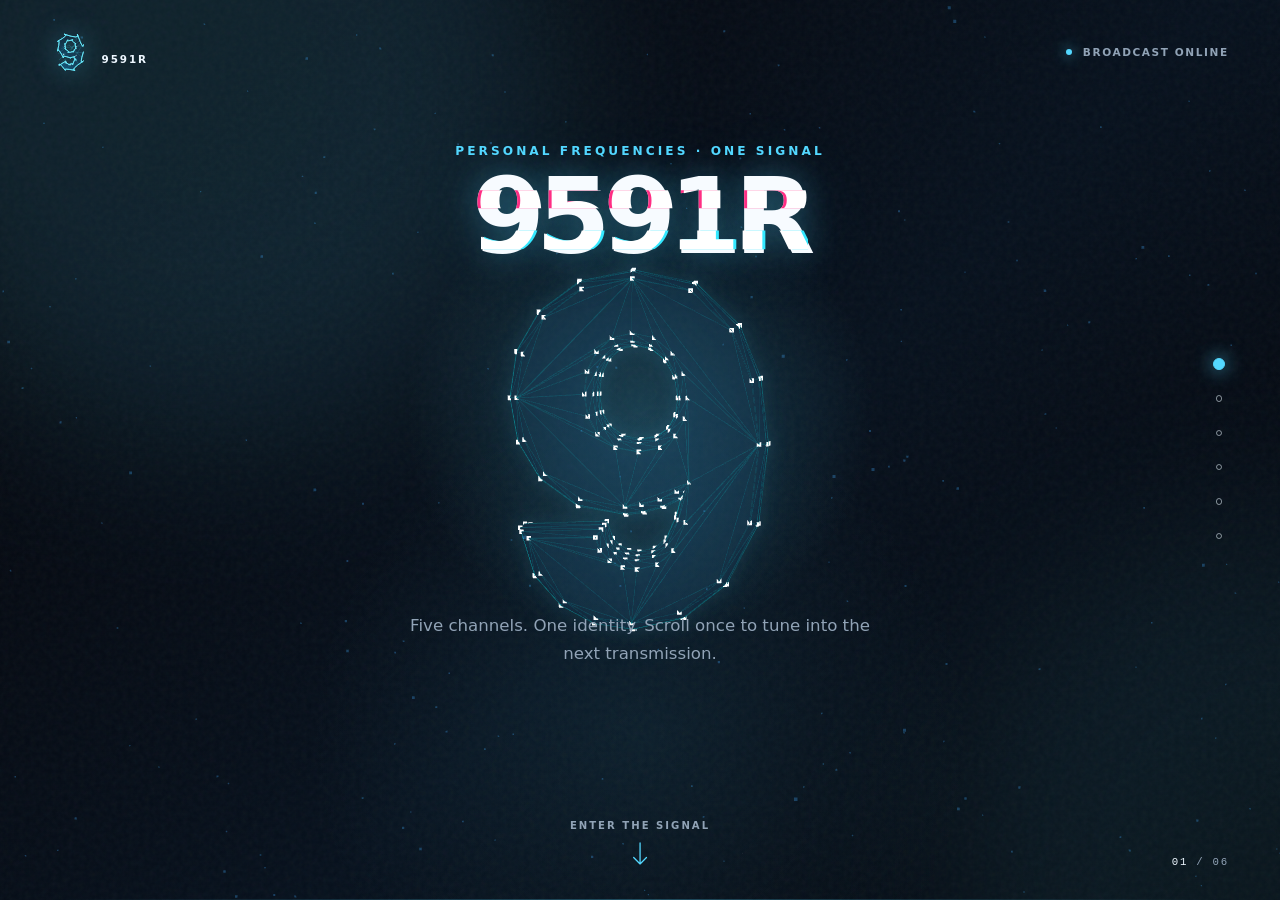
==== index.html @ 535c7265 "Add files via upload" ====
<!doctype html>
<html lang="en">
  <head>
    <meta charset="UTF-8" />
    <meta name="viewport" content="width=device-width, initial-scale=1.0" />
    <meta
      name="description"
      content="9591r — a neon, interactive collection of social channels."
    />
    <meta name="theme-color" content="#05070d" />
    <title>9591r</title>
    <link
      id="site-favicon"
      rel="icon"
      href="assets/images/logo-9.svg"
      type="image/svg+xml"
    />
    <link rel="stylesheet" href="css/style.css" />
  </head>
  <body data-active-section="0">
    <a class="skip-link" href="#github">Skip to social links</a>

    <canvas id="neon-scene" aria-hidden="true"></canvas>

    <div class="atmosphere" aria-hidden="true">
      <div class="atmosphere__glow atmosphere__glow--one"></div>
      <div class="atmosphere__glow atmosphere__glow--two"></div>
      <div class="atmosphere__grid"></div>
      <div class="atmosphere__noise"></div>
    </div>

    <header class="site-header" aria-label="Site header">
      <a class="mini-brand" href="#home" aria-label="9591r home">
        <img src="assets/images/logo-9.svg" alt="" width="38" height="38" />
        <span><br />9591r</span>
      </a>
      <p class="site-header__status">
        <span class="status-light" aria-hidden="true"></span>
        Broadcast online
      </p>
    </header>

    <nav class="section-nav" aria-label="Section navigation">
      <div class="section-nav__rail" id="section-nav"></div>
    </nav>

    <p class="section-count" aria-live="polite">
      <span id="current-section">01</span>
      <span aria-hidden="true"> / </span>
      <span class="sr-only">of</span>
      <span id="total-sections">06</span>
    </p>

    <main id="main-content">
      <section
        class="panel panel--hero is-active"
        id="home"
        data-title="Home"
        data-brand="nine"
        data-color="#54d8ff"
        data-side="center"
        aria-labelledby="hero-title"
      >
        <div class="image-shards" aria-hidden="true">
          <figure class="image-shard image-shard--one">
            <img src="assets/images/neon-9-reference.png" alt="" />
          </figure>
          <figure class="image-shard image-shard--two">
            <img src="assets/images/neon-9-reference.png" alt="" />
          </figure>
        </div>

        <div class="hero-copy">
          <p class="eyebrow">Personal frequencies · One signal</p>
          <h1 class="glitch" id="hero-title" data-text="9591R">
            9591R
          </h1>
          <p class="hero-copy__intro">
            Five channels. One identity. Scroll once to tune into the next
            transmission.
          </p>
        </div>

        <button class="scroll-cue" type="button" data-scroll-next>
          <span>Enter the signal</span>
          <svg viewBox="0 0 20 28" aria-hidden="true">
            <path d="M10 1v23M3 17l7 7 7-7" />
          </svg>
        </button>
      </section>

      <section
        class="panel panel--social"
        id="github"
        data-title="GitHub"
        data-brand="github"
        data-color="#8957e5"
        data-side="right"
        aria-labelledby="github-title"
      >
        <article class="social-copy social-copy--left">
          <p class="eyebrow">01 · Open source frequency</p>
          <h2 id="github-title">GitHub</h2>
          <p class="social-copy__lead">
            Experiments, useful tools, and the code behind the ideas. Follow
            the build process from first commit to final release.
          </p>
          <p class="social-copy__meta">Code · Projects · Experiments</p>
          <a
            class="signal-link"
            href="https://github.com/9591r"
            target="_blank"
            rel="noopener noreferrer"
          >
            Open GitHub <span aria-hidden="true">↗</span>
          </a>
        </article>
        <div class="mesh-fallback" aria-hidden="true">
          <span class="mesh-fallback__orb"></span>
          <svg class="mesh-fallback__mark mesh-fallback__icon" viewBox="0 0 24 24" role="img" aria-label="GitHub">
            <path fill-rule="evenodd" d="M12,2A10,10 0,0,0 2,12C2,16.42 4.87,20.17 8.84,21.5C9.34,21.58 9.5,21.27 9.5,21V19.31C6.73,19.91 6.14,17.97 6.14,17.97C5.68,16.81 5.03,16.5 5.03,16.5C4.12,15.88 5.1,15.9 5.1,15.9C6.1,15.97 6.63,16.93 6.63,16.93C7.5,18.45 8.97,18 9.54,17.76C9.63,17.11 9.89,16.67 10.17,16.42C7.95,16.17 5.62,15.31 5.62,11.5C5.62,10.39 6,9.5 6.65,8.79C6.55,8.54 6.2,7.5 6.75,6.15C6.75,6.15 7.59,5.88 9.5,7.17C10.29,6.95 11.15,6.84 12,6.84C12.85,6.84 13.71,6.95 14.5,7.17C16.41,5.88 17.25,6.15 17.25,6.15C17.8,7.5 17.45,8.54 17.35,8.79C18,9.5 18.38,10.39 18.38,11.5C18.38,15.32 16.04,16.16 13.81,16.41C14.17,16.72 14.5,17.33 14.5,18.26V21C14.5,21.27 14.66,21.59 15.17,21.5C19.14,20.16 22,16.42 22,12A10,10 0,0,0 12,2Z" />
          </svg>
        </div>
        <p class="giant-label" aria-hidden="true">GITHUB</p>
      </section>

      <section
        class="panel panel--social"
        id="facebook"
        data-title="Facebook"
        data-brand="facebook"
        data-color="#1877f2"
        data-side="left"
        aria-labelledby="facebook-title"
      >
        <article class="social-copy social-copy--right">
          <p class="eyebrow">02 · Community frequency</p>
          <h2 id="facebook-title">Facebook</h2>
          <p class="social-copy__lead">
            Longer updates, shared moments, and conversations with the people
            around the signal.
          </p>
          <p class="social-copy__meta">Updates · Community · Stories</p>
          <a
            class="signal-link"
            href="https://facebook.com/ruben.9591"
            target="_blank"
            rel="noopener noreferrer"
          >
            Open Facebook <span aria-hidden="true">↗</span>
          </a>
        </article>
        <div class="mesh-fallback" aria-hidden="true">
          <span class="mesh-fallback__orb"></span>
          <svg class="mesh-fallback__mark mesh-fallback__icon" viewBox="0 0 24 24" role="img" aria-label="Facebook">
            <path d="M19,4V7H17A1,1 0,0,0 16,8V10H19V13H16V20H13V13H11V10H13V7.5C13,5.56 14.57,4 16.5,4C17.33,4 18.16,4.14 19,4Z" />
          </svg>
        </div>
        <p class="giant-label" aria-hidden="true">FACEBOOK</p>
      </section>

      <section
        class="panel panel--social"
        id="instagram"
        data-title="Instagram"
        data-brand="instagram"
        data-color="#e1306c"
        data-side="right"
        aria-labelledby="instagram-title"
      >
        <article class="social-copy social-copy--left">
          <p class="eyebrow">03 · Visual frequency</p>
          <h2 id="instagram-title">Instagram</h2>
          <p class="social-copy__lead">
            Fast visual notes, behind-the-scenes frames, and the details that
            do not need a long caption.
          </p>
          <p class="social-copy__meta">Images · Reels · Process</p>
          <a
            class="signal-link"
            href="https://instagram.com/9591r"
            target="_blank"
            rel="noopener noreferrer"
          >
            Open Instagram <span aria-hidden="true">↗</span>
          </a>
        </article>
        <div class="mesh-fallback" aria-hidden="true">
          <span class="mesh-fallback__orb"></span>
          <svg class="mesh-fallback__mark mesh-fallback__icon" viewBox="0 0 24 24" role="img" aria-label="Instagram">
            <path fill-rule="evenodd" d="M7.8,2H16.2C19.4,2 22,4.6 22,7.8V16.2A5.8,5.8 0,0,1 16.2,22H7.8C4.6,22 2,19.4 2,16.2V7.8A5.8,5.8 0,0,1 7.8,2M7.6,4A3.6,3.6 0,0,0 4,7.6V16.4C4,18.39 5.61,20 7.6,20H16.4A3.6,3.6 0,0,0 20,16.4V7.6C20,5.61 18.39,4 16.4,4H7.6M17.25,5.5A1.25,1.25 0,0,1 18.5,6.75A1.25,1.25 0,0,1 17.25,8A1.25,1.25 0,0,1 16,6.75A1.25,1.25 0,0,1 17.25,5.5M12,7A5,5 0,0,1 17,12A5,5 0,0,1 12,17A5,5 0,0,1 7,12A5,5 0,0,1 12,7M12,9A3,3 0,0,0 9,12A3,3 0,0,0 12,15A3,3 0,0,0 15,12A3,3 0,0,0 12,9Z" />
          </svg>
        </div>
        <p class="giant-label" aria-hidden="true">INSTAGRAM</p>
      </section>

      <section
        class="panel panel--social"
        id="youtube"
        data-title="YouTube"
        data-brand="youtube"
        data-color="#ff2442"
        data-side="left"
        aria-labelledby="youtube-title"
      >
        <article class="social-copy social-copy--right">
          <p class="eyebrow">04 · Long-form frequency</p>
          <h2 id="youtube-title">YouTube</h2>
          <p class="social-copy__lead">
            Full stories, practical walkthroughs, and deep dives with room for
            every important detail.
          </p>
          <p class="social-copy__meta">Videos · Tutorials · Stories</p>
          <a
            class="signal-link"
            href="https://youtube.com/@9592r"
            target="_blank"
            rel="noopener noreferrer"
          >
            Open YouTube <span aria-hidden="true">↗</span>
          </a>
        </article>
        <div class="mesh-fallback" aria-hidden="true">
          <span class="mesh-fallback__orb"></span>
          <svg class="mesh-fallback__mark mesh-fallback__icon" viewBox="0 0 24 24" role="img" aria-label="YouTube">
            <path fill-rule="evenodd" d="M21.582,6.057C21.312,4.937 20.4,4.137 19.266,4.137C16.896,4 12,4 12,4S7.104,4 4.734,4.137C3.6,4.137 2.688,4.937 2.418,6.057C2,8.196 2,12 2,12S2,15.804 2.418,17.943C2.688,19.063 3.6,19.863 4.734,19.863C7.104,20 12,20 12,20S16.896,20 19.266,19.863C20.4,19.863 21.312,19.063 21.582,17.943C22,15.804 22,12 22,12S22,8.196 21.582,6.057ZM10,15.464V8.536L16,12L10,15.464Z" />
          </svg>
        </div>
        <p class="giant-label" aria-hidden="true">YOUTUBE</p>
      </section>

      <section
        class="panel panel--social panel--last"
        id="twitch"
        data-title="Twitch"
        data-brand="twitch"
        data-color="#9146ff"
        data-side="right"
        aria-labelledby="twitch-title"
      >
        <article class="social-copy social-copy--left">
          <p class="eyebrow">05 · Live frequency</p>
          <h2 id="twitch-title">Twitch</h2>
          <p class="social-copy__lead">
            Live builds, spontaneous sessions, and real-time conversation
            whenever the signal goes on air.
          </p>
          <p class="social-copy__meta">Live · Chat · Sessions</p>
          <a
            class="signal-link"
            href="https://twitch.tv/9592r"
            target="_blank"
            rel="noopener noreferrer"
          >
            Open Twitch <span aria-hidden="true">↗</span>
          </a>
          <button class="back-to-start" type="button" data-scroll-start>
            Return to signal 09 <span aria-hidden="true">↑</span>
          </button>
        </article>
        <div class="mesh-fallback" aria-hidden="true">
          <span class="mesh-fallback__orb"></span>
          <svg class="mesh-fallback__mark mesh-fallback__icon" viewBox="0 0 24 24" role="img" aria-label="Twitch">
            <path fill-rule="evenodd" d="M11.64,5.93H13.07V10.21H11.64ZM15.57,5.93H17V10.21H15.57ZM7,2L3.43,5.57V18.43H7V22L10.58,18.43H13.43L20.57,12V2ZM19.14,11.29L16.29,14.14H13.43L10.93,16.64V14.14H7.71V3.43H19.14Z" />
          </svg>
        </div>
        <p class="giant-label" aria-hidden="true">TWITCH</p>
      </section>
    </main>

    <noscript>
      <p class="noscript-message">
        JavaScript is disabled. Use the navigation links to explore the social
        profiles.
      </p>
    </noscript>

    <script src="js/main.bundle.js"></script>
  </body>
</html>
---- css/style.css ----
:root {
  color-scheme: dark;
  --page-bg: #05070d;
  --ink: #eef7ff;
  --muted: #91a3b6;
  --accent: #54d8ff;
  --accent-rgb: 84, 216, 255;
  --header-height: 6.5rem;
  --edge: clamp(1.25rem, 4vw, 4.5rem);
  --ease-out: cubic-bezier(0.16, 1, 0.3, 1);
  --vortex-speed: 1400ms;
}

* {
  box-sizing: border-box;
}

html {
  scroll-behavior: smooth;
  scroll-snap-type: y mandatory;
  scrollbar-width: thin;
  scrollbar-color: rgba(var(--accent-rgb), 0.58) #05070d;
}

html.js {
  overflow: hidden;
  scroll-snap-type: none;
}

html.is-instant-scrolling {
  scroll-behavior: auto;
}

body {
  min-width: 320px;
  margin: 0;
  overflow-x: hidden;
  background: var(--page-bg);
  color: var(--ink);
  font-family:
    Inter, ui-sans-serif, system-ui, -apple-system, BlinkMacSystemFont, "Segoe UI",
    sans-serif;
  font-synthesis: none;
  transition: --accent 700ms ease;
}

.js body {
  height: 100vh;
  height: 100svh;
  overflow: hidden;
}

body::before {
  position: fixed;
  z-index: 0;
  inset: 0;
  background:
    radial-gradient(
      circle at var(--glow-x, 52%) 46%,
      rgba(var(--accent-rgb), 0.22),
      transparent 29%
    ),
    radial-gradient(
      circle at calc(100% - var(--glow-x, 52%)) 82%,
      rgba(var(--accent-rgb), 0.08),
      transparent 34%
    ),
    linear-gradient(135deg, #05070d 10%, #07111d 56%, #04050a 100%);
  content: "";
  transition: background 900ms var(--ease-out);
}

::selection {
  background: rgba(var(--accent-rgb), 0.32);
  color: #fff;
}

a,
button {
  color: inherit;
}

button {
  font: inherit;
}

:focus-visible {
  outline: 2px solid var(--accent);
  outline-offset: 6px;
}

.sr-only {
  position: absolute;
  width: 1px;
  height: 1px;
  padding: 0;
  margin: -1px;
  overflow: hidden;
  clip: rect(0, 0, 0, 0);
  white-space: nowrap;
  border: 0;
}

.skip-link {
  position: fixed;
  z-index: 100;
  top: 1rem;
  left: 1rem;
  padding: 0.75rem 1rem;
  background: #fff;
  color: #05070d;
  transform: translateY(-180%);
  transition: transform 180ms ease;
}

.skip-link:focus {
  transform: translateY(0);
}

#neon-scene {
  position: fixed;
  z-index: 1;
  inset: 0;
  width: 100%;
  height: 100%;
  pointer-events: none;
  filter:
    drop-shadow(0 0 0.55rem rgba(var(--accent-rgb), 0.34))
    drop-shadow(0 0 1.5rem rgba(var(--accent-rgb), 0.16));
}

.atmosphere {
  position: fixed;
  z-index: 0;
  inset: 0;
  overflow: hidden;
  pointer-events: none;
}

.atmosphere__glow {
  position: absolute;
  width: min(44rem, 80vw);
  aspect-ratio: 1;
  border-radius: 50%;
  filter: blur(90px);
  opacity: 0.12;
  background: var(--accent);
  transition:
    background 800ms ease,
    transform 1.2s var(--ease-out);
}

.atmosphere__glow--one {
  top: -30%;
  left: -12%;
  animation: atmospheric-drift 16s ease-in-out infinite alternate;
}

.atmosphere__glow--two {
  right: -28%;
  bottom: -36%;
  opacity: 0.08;
  animation: atmospheric-drift 20s 2s ease-in-out infinite alternate-reverse;
}

.atmosphere__grid {
  position: absolute;
  inset: -20%;
  opacity: 0.12;
  background-image:
    linear-gradient(rgba(var(--accent-rgb), 0.13) 1px, transparent 1px),
    linear-gradient(90deg, rgba(var(--accent-rgb), 0.13) 1px, transparent 1px);
  background-size: 6rem 6rem;
  mask-image: radial-gradient(circle at 50% 50%, #000, transparent 68%);
  transform: perspective(700px) rotateX(66deg) translateY(28%);
  transform-origin: center bottom;
  transition: background-image 800ms ease;
}

.atmosphere__noise {
  position: absolute;
  inset: 0;
  opacity: 0.055;
  background-image: url("data:image/svg+xml,%3Csvg viewBox='0 0 180 180' xmlns='http://www.w3.org/2000/svg'%3E%3Cfilter id='n'%3E%3CfeTurbulence type='fractalNoise' baseFrequency='.92' numOctaves='3' stitchTiles='stitch'/%3E%3C/filter%3E%3Crect width='100%25' height='100%25' filter='url(%23n)' opacity='.8'/%3E%3C/svg%3E");
  mix-blend-mode: soft-light;
}

.site-header {
  position: fixed;
  z-index: 20;
  top: 0;
  left: 0;
  display: flex;
  width: 100%;
  height: var(--header-height);
  align-items: center;
  justify-content: space-between;
  padding: 0 var(--edge);
  pointer-events: none;
}

.mini-brand {
  display: inline-flex;
  align-items: center;
  color: var(--ink);
  font-size: 0.65rem;
  font-weight: 750;
  letter-spacing: 0.18em;
  line-height: 1.35;
  text-decoration: none;
  text-transform: uppercase;
  pointer-events: auto;
}

.mini-brand img {
  width: 2.4rem;
  height: 2.4rem;
  margin-right: 0.75rem;
  filter: drop-shadow(0 0 0.8rem rgba(var(--accent-rgb), 0.55));
}

.site-header__status {
  display: flex;
  align-items: center;
  margin: 0;
  color: var(--muted);
  font-size: 0.66rem;
  font-weight: 650;
  letter-spacing: 0.15em;
  text-transform: uppercase;
}

.status-light {
  width: 0.42rem;
  height: 0.42rem;
  margin-right: 0.65rem;
  border-radius: 50%;
  background: var(--accent);
  box-shadow: 0 0 0.8rem var(--accent);
  animation: status-pulse 1.8s ease-in-out infinite;
}

.section-nav {
  position: fixed;
  z-index: 20;
  top: 50%;
  right: var(--edge);
  transform: translateY(-50%);
}

.section-nav__rail {
  display: grid;
  gap: 0.9rem;
}

.section-nav__item {
  display: flex;
  width: 1.25rem;
  height: 1.25rem;
  align-items: center;
  justify-content: center;
  padding: 0;
  border: 0;
  background: transparent;
  cursor: pointer;
}

.section-nav__item::before {
  width: 0.28rem;
  height: 0.28rem;
  border: 1px solid rgba(235, 247, 255, 0.55);
  border-radius: 50%;
  background: transparent;
  content: "";
  transition:
    width 280ms var(--ease-out),
    height 280ms var(--ease-out),
    border-color 280ms ease,
    background 280ms ease,
    box-shadow 280ms ease;
}

.section-nav__item:hover::before,
.section-nav__item.is-active::before {
  width: 0.62rem;
  height: 0.62rem;
  border-color: var(--accent);
  background: var(--accent);
  box-shadow: 0 0 1.1rem rgba(var(--accent-rgb), 0.9);
}

.section-count {
  position: fixed;
  z-index: 20;
  right: var(--edge);
  bottom: 2rem;
  margin: 0;
  color: var(--muted);
  font-family: "SFMono-Regular", Consolas, "Liberation Mono", monospace;
  font-size: 0.67rem;
  letter-spacing: 0.16em;
}

#current-section {
  color: var(--ink);
}

main {
  position: relative;
  z-index: 2;
}

.js main {
  position: fixed;
  inset: 0;
  perspective: 1100px;
  transform-style: preserve-3d;
}

.panel {
  position: relative;
  min-height: 100vh;
  min-height: 100svh;
  overflow: hidden;
  scroll-snap-align: start;
  scroll-snap-stop: always;
  isolation: isolate;
}

.js .panel {
  position: absolute;
  inset: 0;
  width: 100%;
  visibility: hidden;
  opacity: 0;
  pointer-events: none;
  transform: translateZ(-180px) scale(0.84);
  transform-origin: 50% 50%;
  will-change: opacity, transform, filter, clip-path;
}

.js .panel.is-active,
.js .panel.is-vortex-in,
.js .panel.is-vortex-out {
  visibility: visible;
}

.js .panel.is-active {
  z-index: 2;
  opacity: 1;
  pointer-events: auto;
  transform: none;
}

.js .panel.is-vortex-out {
  z-index: 3;
  pointer-events: none;
}

.js .panel.is-vortex-in {
  z-index: 2;
  pointer-events: none;
}

.js .panel.is-vortex-out--forward {
  animation: vortex-out-forward var(--vortex-speed) cubic-bezier(0.55, 0, 0.7, 0.2)
    both;
}

.js .panel.is-vortex-in--forward {
  animation: vortex-in-forward var(--vortex-speed) var(--ease-out) both;
}

.js .panel.is-vortex-out--backward {
  animation: vortex-out-backward var(--vortex-speed) cubic-bezier(0.55, 0, 0.7, 0.2)
    both;
}

.js .panel.is-vortex-in--backward {
  animation: vortex-in-backward var(--vortex-speed) var(--ease-out) both;
}

.js body.is-vortex-transitioning .atmosphere__grid {
  animation: vortex-grid var(--vortex-speed) ease-in-out both;
}

.js body.is-vortex-transitioning #neon-scene {
  animation: vortex-scene var(--vortex-speed) ease-in-out both;
}

.js body::after {
  position: fixed;
  z-index: 10;
  inset: 0;
  background: rgba(2, 4, 10, 0.52);
  content: "";
  opacity: 0;
  pointer-events: none;
}

.js body.is-vortex-transitioning::after {
  animation: vortex-veil var(--vortex-speed) ease-in-out both;
}

.panel::after {
  position: absolute;
  z-index: -1;
  inset: auto var(--edge) 0;
  height: 1px;
  background: linear-gradient(
    90deg,
    transparent,
    rgba(var(--accent-rgb), 0.28),
    transparent
  );
  content: "";
}

.panel--last::after {
  display: none;
}

.panel--hero {
  display: grid;
  place-items: center;
  text-align: center;
}

.hero-copy {
  position: absolute;
  z-index: 5;
  inset: 0;
  width: 100%;
  padding: 16vh var(--edge) 0;
  margin: 0;
  pointer-events: none;
}

.eyebrow {
  margin: 0 0 1.2rem;
  color: var(--accent);
  font-size: clamp(0.62rem, 1vw, 0.76rem);
  font-weight: 750;
  letter-spacing: 0.25em;
  text-transform: uppercase;
  transition: color 600ms ease;
}

.glitch {
  position: relative;
  width: max-content;
  max-width: 100%;
  margin: 0 auto;
  color: #f7fbff;
  font-size: clamp(3rem, 8.2vw, 8.3rem);
  font-weight: 900;
  letter-spacing: -0.07em;
  line-height: 0.78;
  text-shadow:
    0 0 2rem rgba(var(--accent-rgb), 0.32),
    0 0 5rem rgba(var(--accent-rgb), 0.14);
  text-transform: uppercase;
  white-space: nowrap;
}

.glitch::before,
.glitch::after {
  position: absolute;
  inset: 0;
  overflow: hidden;
  color: #fff;
  content: attr(data-text);
  pointer-events: none;
}

.glitch::before {
  left: 3px;
  text-shadow: -3px 0 #ff2e84;
  clip-path: inset(16% 0 62% 0);
  animation: glitch-upper 3.3s steps(1, end) infinite;
}

.glitch::after {
  left: -3px;
  text-shadow: 3px 0 #34e8ff;
  clip-path: inset(65% 0 12% 0);
  animation: glitch-lower 2.7s steps(1, end) infinite;
}

.hero-copy__intro {
  position: absolute;
  top: 68%;
  left: 50%;
  width: min(31rem, 88%);
  margin: 0;
  color: var(--muted);
  font-size: clamp(0.92rem, 1.3vw, 1.08rem);
  line-height: 1.7;
  transform: translateX(-50%);
}

.image-shards {
  position: absolute;
  z-index: 0;
  inset: 0;
  opacity: 0.3;
  pointer-events: none;
}

.image-shard {
  position: absolute;
  width: min(55vw, 58rem);
  aspect-ratio: 1.46;
  margin: 0;
  overflow: hidden;
  filter: saturate(1.15) contrast(1.08);
}

.image-shard img {
  width: 118%;
  height: 118%;
  object-fit: cover;
  opacity: 0.58;
}

.image-shard--one {
  top: -3%;
  left: -12%;
  clip-path: polygon(0 0, 100% 9%, 76% 91%, 7% 100%);
  animation: image-drift-one 14s ease-in-out infinite alternate;
}

.image-shard--two {
  right: -13%;
  bottom: -4%;
  clip-path: polygon(17% 2%, 100% 0, 94% 100%, 0 83%);
  animation: image-drift-two 17s ease-in-out infinite alternate;
}

.scroll-cue {
  position: absolute;
  z-index: 6;
  bottom: 2rem;
  left: 50%;
  display: flex;
  flex-direction: column;
  align-items: center;
  padding: 0;
  border: 0;
  background: transparent;
  color: var(--muted);
  cursor: pointer;
  font-size: 0.63rem;
  font-weight: 700;
  letter-spacing: 0.2em;
  text-transform: uppercase;
  transform: translateX(-50%);
}

.scroll-cue svg {
  width: 1.15rem;
  height: 1.6rem;
  margin-top: 0.7rem;
  fill: none;
  stroke: var(--accent);
  stroke-linecap: round;
  stroke-linejoin: round;
  stroke-width: 1.4;
  animation: scroll-cue 1.2s ease-in-out infinite alternate;
}

.panel--social {
  display: flex;
  align-items: center;
  padding: var(--header-height) calc(var(--edge) + 4rem) 3rem var(--edge);
}

.social-copy {
  position: relative;
  z-index: 4;
  width: min(37rem, 43vw);
  transition:
    opacity 600ms ease,
    transform 800ms var(--ease-out);
}

.social-copy--left {
  margin-right: auto;
}

.social-copy--right {
  margin-left: auto;
}

.panel:not(.is-active) .social-copy {
  opacity: 0.2;
}

.panel:not(.is-active) .social-copy--left {
  transform: translateX(-3rem);
}

.panel:not(.is-active) .social-copy--right {
  transform: translateX(3rem);
}

.social-copy h2 {
  margin: 0;
  font-size: clamp(4rem, 9vw, 9rem);
  font-weight: 900;
  letter-spacing: -0.075em;
  line-height: 0.8;
  text-transform: uppercase;
}

.social-copy__lead {
  max-width: 33rem;
  margin: 2.4rem 0 0;
  color: #bfccd9;
  font-size: clamp(1rem, 1.45vw, 1.25rem);
  line-height: 1.68;
}

.social-copy__meta {
  margin: 1.5rem 0 0;
  color: var(--muted);
  font-family: "SFMono-Regular", Consolas, "Liberation Mono", monospace;
  font-size: 0.69rem;
  letter-spacing: 0.13em;
  text-transform: uppercase;
}

.signal-link,
.back-to-start {
  position: relative;
  display: inline-flex;
  align-items: center;
  gap: 0.9rem;
  margin-top: 2.3rem;
  padding: 0.35rem 0 0.7rem;
  border: 0;
  border-bottom: 1px solid rgba(var(--accent-rgb), 0.58);
  background: transparent;
  color: #fff;
  cursor: pointer;
  font-size: 0.73rem;
  font-weight: 800;
  letter-spacing: 0.17em;
  text-decoration: none;
  text-transform: uppercase;
  transition:
    color 220ms ease,
    border-color 220ms ease,
    letter-spacing 350ms var(--ease-out);
}

.signal-link:hover,
.back-to-start:hover {
  border-color: var(--accent);
  color: var(--accent);
  letter-spacing: 0.22em;
}

.signal-link span,
.back-to-start span {
  font-size: 1rem;
}

.back-to-start {
  margin-left: 1.5rem;
  color: var(--muted);
}

.giant-label {
  position: absolute;
  z-index: -1;
  bottom: -0.15em;
  left: 50%;
  width: 100%;
  margin: 0;
  color: transparent;
  font-size: clamp(5rem, 17vw, 18rem);
  font-weight: 950;
  letter-spacing: -0.085em;
  line-height: 0.8;
  text-align: center;
  text-transform: uppercase;
  -webkit-text-stroke: 1px rgba(var(--accent-rgb), 0.09);
  transform: translateX(-50%);
  user-select: none;
  white-space: nowrap;
}

.mesh-fallback {
  position: absolute;
  z-index: 2;
  top: 50%;
  display: grid;
  width: clamp(15rem, 29vw, 27rem);
  aspect-ratio: 1;
  place-items: center;
  color: var(--accent);
  filter: drop-shadow(0 0 1.4rem rgba(var(--accent-rgb), 0.42));
  transform: translateY(-50%);
  transition:
    opacity 400ms ease,
    transform 800ms var(--ease-out);
}

.panel[data-side="right"] .mesh-fallback {
  right: clamp(8%, 11vw, 14%);
}

.panel[data-side="left"] .mesh-fallback {
  left: clamp(8%, 11vw, 14%);
}

.mesh-fallback__orb,
.mesh-fallback__orb::before,
.mesh-fallback__orb::after {
  position: absolute;
  inset: 4%;
  border: 1px solid rgba(var(--accent-rgb), 0.32);
  border-radius: 47% 53% 51% 49%;
  content: "";
  animation: orbit-spin 15s linear infinite;
}

.mesh-fallback__orb::before {
  inset: 11%;
  border-color: rgba(var(--accent-rgb), 0.2);
  transform: rotate(61deg);
}

.mesh-fallback__orb::after {
  inset: 24%;
  border-color: rgba(var(--accent-rgb), 0.14);
  transform: rotate(-32deg);
}

.mesh-fallback__mark {
  position: relative;
  width: clamp(6.5rem, 10vw, 9.5rem);
  height: clamp(6.5rem, 10vw, 9.5rem);
  fill: currentColor;
  fill-opacity: 0.08;
  stroke: currentColor;
  stroke-width: 0.72;
  stroke-linecap: round;
  stroke-linejoin: round;
  color: var(--accent);
  text-shadow:
    0 0 0.6rem rgba(var(--accent-rgb), 0.65),
    0 0 2rem rgba(var(--accent-rgb), 0.35);
}

.webgl-ready .mesh-fallback {
  opacity: 0;
  transform: translateY(-50%) scale(0.82);
}

.noscript-message {
  position: fixed;
  z-index: 100;
  right: 1rem;
  bottom: 1rem;
  max-width: 24rem;
  padding: 1rem;
  background: #05070d;
  color: #fff;
}

@keyframes status-pulse {
  50% {
    opacity: 0.45;
    box-shadow: 0 0 0.25rem var(--accent);
  }
}

@keyframes vortex-out-forward {
  0% {
    opacity: 1;
    filter: blur(0) saturate(1);
    transform: translateZ(0) rotate(0) scale(1);
  }
  25% {
    opacity: 0.65;
    filter: blur(2px) saturate(1.2);
  }
  52% {
    opacity: 0.18;
  }
  72%,
  100% {
    opacity: 0;
    filter: blur(8px) saturate(1.45);
    transform: translateZ(-180px) rotate(-5deg) scale(0.88);
  }
}

@keyframes vortex-in-forward {
  0%,
  30% {
    opacity: 0;
    filter: blur(8px) saturate(1.45);
    transform: translateZ(-180px) rotate(5deg) scale(0.88);
  }
  46% {
    opacity: 0.15;
    filter: blur(5px) saturate(1.3);
  }
  68% {
    opacity: 0.48;
    filter: blur(2px) saturate(1.15);
  }
  84% {
    opacity: 0.78;
    filter: blur(0.5px) saturate(1.05);
  }
  100% {
    opacity: 1;
    filter: blur(0) saturate(1);
    transform: translateZ(0) rotate(0) scale(1);
  }
}

@keyframes vortex-out-backward {
  0% {
    opacity: 1;
    filter: blur(0) saturate(1);
    transform: translateZ(0) rotate(0) scale(1);
  }
  25% {
    opacity: 0.65;
    filter: blur(2px) saturate(1.2);
  }
  52% {
    opacity: 0.18;
  }
  72%,
  100% {
    opacity: 0;
    filter: blur(8px) saturate(1.45);
    transform: translateZ(-180px) rotate(-5deg) scale(0.88);
  }
}

@keyframes vortex-in-backward {
  0%,
  30% {
    opacity: 0;
    filter: blur(8px) saturate(1.45);
    transform: translateZ(-180px) rotate(5deg) scale(0.88);
  }
  46% {
    opacity: 0.15;
    filter: blur(5px) saturate(1.3);
  }
  68% {
    opacity: 0.48;
    filter: blur(2px) saturate(1.15);
  }
  84% {
    opacity: 0.78;
    filter: blur(0.5px) saturate(1.05);
  }
  100% {
    opacity: 1;
    filter: blur(0) saturate(1);
    transform: translateZ(0) rotate(0) scale(1);
  }
}

@keyframes vortex-grid {
  50% {
    opacity: 0.03;
    filter: blur(7px);
    transform: perspective(700px) rotateX(66deg) translateY(28%) rotateZ(5deg)
      scale(0.86);
  }
}

@keyframes vortex-scene {
  50% {
    opacity: 0.22;
    filter: blur(8px);
    transform: scale(0.78) rotate(4deg);
  }
}

@keyframes vortex-veil {
  0%,
  100% {
    opacity: 0;
  }
  46% {
    opacity: 0.92;
  }
}

@keyframes atmospheric-drift {
  to {
    transform: translate3d(10vw, 8vh, 0) scale(1.15);
  }
}

@keyframes glitch-upper {
  0%,
  82%,
  100% {
    transform: translate(0);
  }
  84% {
    transform: translate(-0.035em, -0.02em);
  }
  86% {
    transform: translate(0.025em, 0.012em);
  }
  88% {
    transform: translate(-0.018em, 0);
  }
}

@keyframes glitch-lower {
  0%,
  70%,
  100% {
    transform: translate(0);
  }
  72% {
    transform: translate(0.04em, 0.015em);
  }
  75% {
    transform: translate(-0.025em, -0.01em);
  }
  78% {
    transform: translate(0.016em, 0);
  }
}

@keyframes orbit-spin {
  to {
    transform: translate(-50%, -50%) rotate(378deg);
  }
}

@keyframes image-drift-one {
  to {
    transform: translate3d(7vw, 5vh, 0) rotate(2deg) scale(1.05);
  }
}

@keyframes image-drift-two {
  to {
    transform: translate3d(-6vw, -4vh, 0) rotate(-2deg) scale(1.06);
  }
}

@keyframes scroll-cue {
  to {
    transform: translateY(0.45rem);
  }
}

@media (max-width: 900px) {
  :root {
    --header-height: 5.5rem;
  }

  .site-header__status {
    display: none;
  }

  .section-nav {
    right: 0.55rem;
  }

  .section-count {
    right: 1rem;
    bottom: 1.2rem;
  }

  .image-shard {
    width: 78vw;
    opacity: 0.58;
  }

  .image-shard--one {
    top: 8%;
    left: -32%;
  }

  .image-shard--two {
    right: -35%;
    bottom: 7%;
  }

  .hero-copy {
    padding-top: 15vh;
  }

  .hero-copy__intro {
    top: 68%;
  }

  .panel--social {
    align-items: flex-end;
    padding:
      calc(var(--header-height) + 1rem)
      calc(var(--edge) + 1.8rem)
      clamp(4.25rem, 10vh, 6.5rem)
      var(--edge);
  }

  .social-copy,
  .social-copy--left,
  .social-copy--right {
    width: min(38rem, 100%);
    margin: 0;
  }

  .social-copy h2 {
    font-size: clamp(3.4rem, 16vw, 6.6rem);
  }

  .social-copy__lead {
    max-width: min(33rem, 92%);
    margin-top: 1.4rem;
    font-size: 0.98rem;
    line-height: 1.55;
  }

  .social-copy__meta {
    margin-top: 1rem;
  }

  .signal-link,
  .back-to-start {
    margin-top: 1.45rem;
  }

  .giant-label {
    bottom: 48%;
    font-size: 24vw;
    opacity: 0.7;
  }

  .mesh-fallback {
    top: 28%;
    left: 50% !important;
    right: auto !important;
    width: clamp(12rem, 52vw, 17rem);
    transform: translate(-50%, -50%);
  }

  .webgl-ready .mesh-fallback {
    transform: translate(-50%, -50%) scale(0.82);
  }
}

@media (max-width: 540px) {
  .mini-brand span {
    display: none;
  }

  .mini-brand img {
    margin-right: 0;
  }

  .section-nav__rail {
    gap: 0.65rem;
  }

  .glitch {
    font-size: clamp(1.85rem, 8vw, 3.3rem);
    line-height: 0.86;
  }

  .hero-copy__intro {
    width: min(19rem, 92%);
    font-size: 0.87rem;
  }

  .social-copy .eyebrow {
    margin-bottom: 0.8rem;
  }

  .back-to-start {
    display: flex;
    width: max-content;
    margin-left: 0;
  }
}

@media (max-height: 700px) and (min-width: 700px) {
  .panel--social {
    padding-top: 5rem;
    padding-bottom: 2rem;
  }

  .social-copy h2 {
    font-size: clamp(3.5rem, 8vw, 6.5rem);
  }

  .social-copy__lead {
    margin-top: 1.4rem;
  }

  .signal-link,
  .back-to-start {
    margin-top: 1.3rem;
  }
}

@media (prefers-reduced-motion: reduce) {
  html {
    scroll-behavior: auto;
  }

  *,
  *::before,
  *::after {
    animation-duration: 0.01ms !important;
    animation-iteration-count: 1 !important;
    scroll-behavior: auto !important;
    transition-duration: 0.01ms !important;
  }

  .js .panel {
    clip-path: none !important;
    filter: none !important;
    transform: none !important;
  }
}
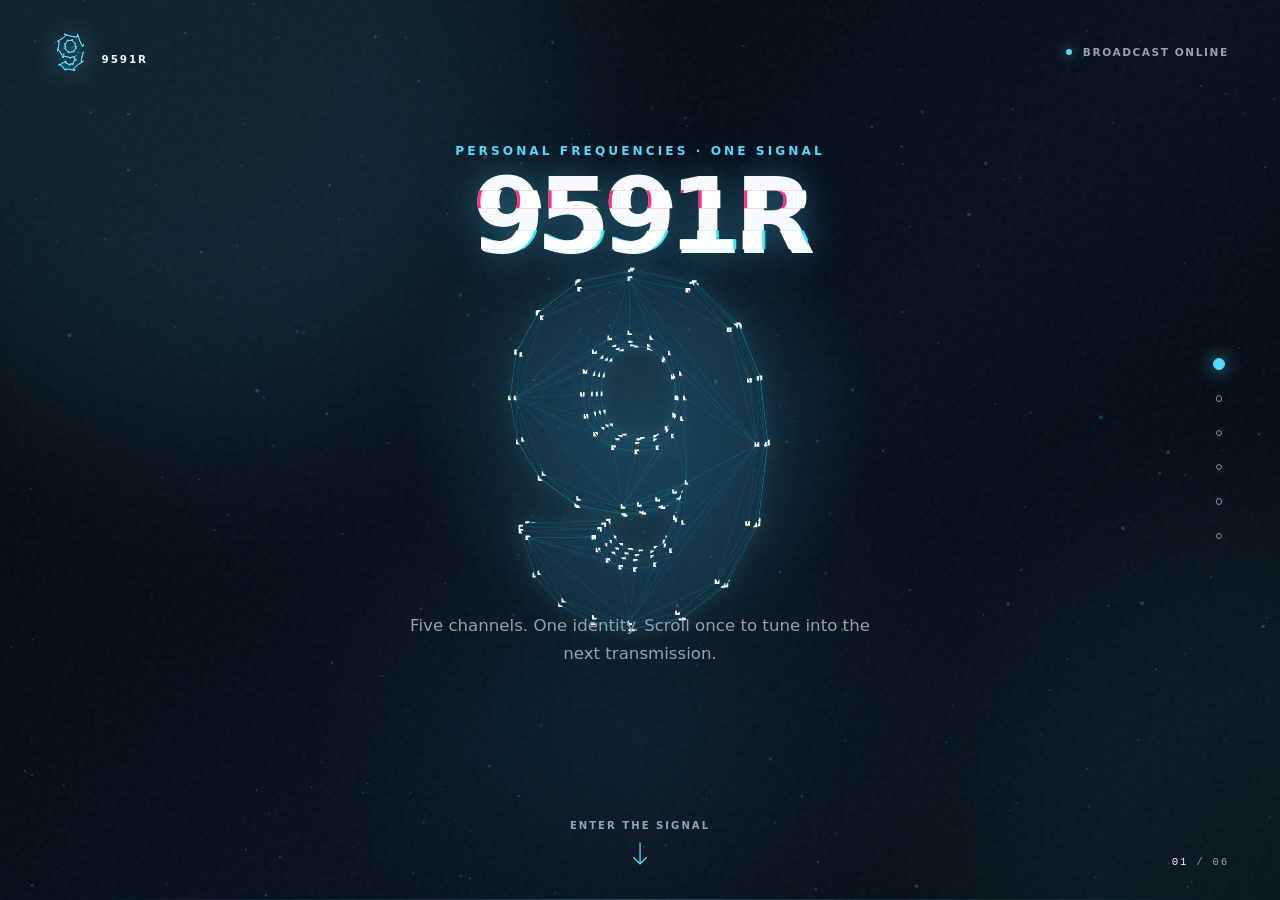
==== commit 6bcf1283: "Improve Texts" ====
--- a/index.html
+++ b/index.html
@@ -5,16 +5,16 @@
     <meta name="viewport" content="width=device-width, initial-scale=1.0" />
     <meta
       name="description"
-      content="9591r — a neon, interactive collection of social channels."
+      content="9591r — a neon, interactive collection of social channels."
     />
     <meta name="theme-color" content="#05070d" />
-    <title>9591r</title>
-    <link
-      id="site-favicon"
-      rel="icon"
-      href="assets/images/logo-9.svg"
-      type="image/svg+xml"
-    />
+    <title>9591r</title>
+    <link
+      id="site-favicon"
+      rel="icon"
+      href="assets/images/logo-9.svg"
+      type="image/svg+xml"
+    />
     <link rel="stylesheet" href="css/style.css" />
   </head>
   <body data-active-section="0">
@@ -30,7 +30,7 @@
     </div>
 
     <header class="site-header" aria-label="Site header">
-      <a class="mini-brand" href="#home" aria-label="9591r home">
+      <a class="mini-brand" href="#home" aria-label="9591r home">
         <img src="assets/images/logo-9.svg" alt="" width="38" height="38" />
         <span><br />9591r</span>
       </a>
@@ -72,8 +72,8 @@
 
         <div class="hero-copy">
           <p class="eyebrow">Personal frequencies · One signal</p>
-          <h1 class="glitch" id="hero-title" data-text="9591R">
-            9591R
+          <h1 class="glitch" id="hero-title" data-text="9591r">
+            9591r
           </h1>
           <p class="hero-copy__intro">
             Five channels. One identity. Scroll once to tune into the next
@@ -255,7 +255,7 @@
             Open Twitch <span aria-hidden="true">↗</span>
           </a>
           <button class="back-to-start" type="button" data-scroll-start>
-            Return to signal 09 <span aria-hidden="true">↑</span>
+            Return to 9591r <span aria-hidden="true">↑</span>
           </button>
         </article>
         <div class="mesh-fallback" aria-hidden="true">
